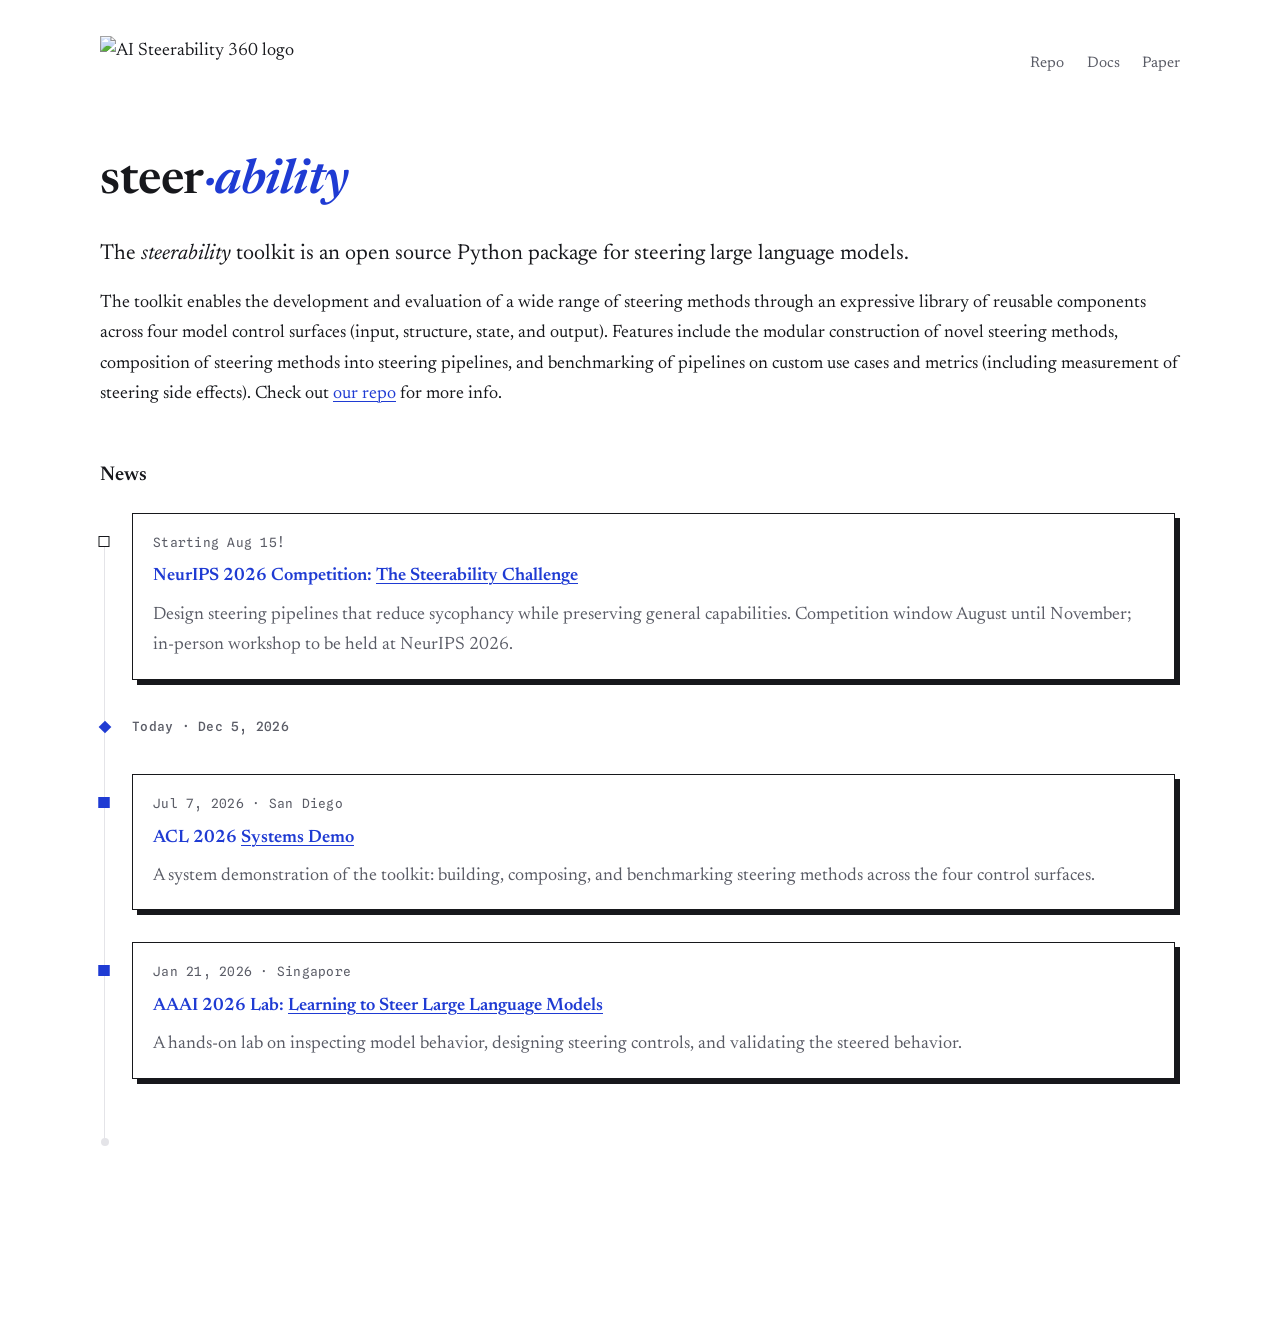
==== landing/index.html @ 4ed5ca06 "landing" ====
<!doctype html>
<html lang="en-GB">
	<head>
		<meta charset="utf-8" />
		<meta name="viewport" content="width=device-width, initial-scale=1.0" />
		<title>Steerability</title>
		<meta
			name="description"
			content="Labs, demos, and competitions around AI Steerability 360, an open-source toolkit for steering large language models."
		/>
		<link rel="canonical" href="https://steerability.github.io/" />
		<link rel="icon" href="/icon.svg" type="image/svg+xml" />

		<link rel="preconnect" href="https://fonts.googleapis.com" />
		<link rel="preconnect" href="https://fonts.gstatic.com" crossorigin />
		<link
			href="https://fonts.googleapis.com/css2?family=Newsreader:ital,opsz,wght@0,6..72,400..600;1,6..72,400..600&family=Spline+Sans+Mono:wght@400;500&display=swap"
			rel="stylesheet"
		/>

		<meta property="og:type" content="website" />
		<meta property="og:title" content="Steerability" />
		<meta
			property="og:description"
			content="Labs, demos, and competitions around AI Steerability 360, an open-source toolkit for steering large language models."
		/>
		<meta property="og:url" content="https://steerability.github.io/" />

		<link rel="stylesheet" href="styles.css" />

		<!-- Theme: mirrors the lab/competition sites (shared localStorage key across the origin). Defaults to light. -->
		<script>
			(function () {
				function getUserPref() {
					const storedTheme =
						typeof localStorage !== "undefined" && localStorage.getItem("theme");
					return storedTheme || "light";
				}
				function setTheme(newTheme) {
					if (newTheme !== "light" && newTheme !== "dark") return;
					document.documentElement.setAttribute("data-theme", newTheme);
					if (typeof localStorage !== "undefined") localStorage.setItem("theme", newTheme);
				}
				setTheme(getUserPref());
			})();
		</script>
	</head>
	<body>
		<main id="main">
			<div class="toolkit">
				<img src="/logo-light.svg" alt="AI Steerability 360 logo" />
				<span class="links">
					<a href="https://github.com/IBM/AISteer360" target="_blank" rel="noreferrer noopener"
						>Repo</a
					>
					<a href="https://ibm.github.io/AISteer360/" target="_blank" rel="noreferrer noopener"
						>Docs</a
					>
					<a href="https://arxiv.org/abs/2603.07837" target="_blank" rel="noreferrer noopener"
						>Paper</a
					>
				</span>
			</div>

			<h1 class="wordmark">steer<em>&middot;ability</em></h1>

			<section class="intro">
				<p>
					The <em>steerability</em> toolkit is an open source Python package for steering
					large language models.
				</p>
				<p>
					The toolkit enables the development and evaluation of a wide range of steering
					methods through an expressive library of reusable components across four model
					control surfaces (input, structure, state, and output). Features include the
					modular construction of novel steering methods, composition of steering methods
					into steering pipelines, and benchmarking of pipelines on custom use cases and
					metrics (including measurement of steering side effects). Check out
					<a href="https://github.com/IBM/AISteer360">our repo</a> for more info.
				</p>
			</section>

			<section>
				<h2>News</h2>
				<ol class="timeline">
					<li class="event upcoming">
						<div class="when">Starting Aug 15!</div>
						<div class="what">
							<span class="prefix">NeurIPS 2026 Competition:</span>
							<a href="/competition/">The Steerability Challenge</a>
						</div>
						<p>
							Design steering pipelines that reduce sycophancy while preserving general
							capabilities. Competition window August until November; in-person workshop to be held at
							NeurIPS 2026.
						</p>
					</li>
					<li class="today">
						<span class="today-label" id="today-date">Today &middot; Aug 5, 2026</span>
					</li>
					<li class="event">
						<div class="when">Jul 7, 2026 &middot; San Diego</div>
						<div class="what">
							<span class="prefix">ACL 2026</span>
							<a href="https://aclanthology.org/2026.acl-demo.43/">Systems Demo</a>
						</div>
						<p>
							A system demonstration of the toolkit: building, composing, and benchmarking
							steering methods across the four control surfaces.
						</p>
					</li>
					<li class="event">
						<div class="when">Jan 21, 2026 &middot; Singapore</div>
						<div class="what">
							<span class="prefix">AAAI 2026 Lab:</span>
							<a href="/lab/">Learning to Steer Large Language Models</a>
						</div>
						<p>
							A hands-on lab on inspecting model behavior, designing steering
							controls, and validating the steered behavior.
						</p>
					</li>
				</ol>
			</section>
		</main>

		<footer></footer>
		<script>
			const today = new Date();
			const months = ['Jan', 'Feb', 'Mar', 'Apr', 'May', 'Jun', 'Jul', 'Aug', 'Sep', 'Oct', 'Nov', 'Dec'];
			const dateStr = `${months[today.getMonth()]} ${today.getDate()}, ${today.getFullYear()}`;
			document.getElementById('today-date').textContent = `Today · ${dateStr}`;
		</script>
	</body>
</html>
---- landing/styles.css ----
/* ============================================================
   Steerability Landing — styles matching the competition site
   ============================================================= */

:root {
	--bg: #FFFFFF;
	--ink: #17181C;
	--soft: #5A5C66;
	--line: #E4E4E8;
	--accent: #1F3BD3;
	--font-serif: "Newsreader", Georgia, "Times New Roman", serif;
	--font-mono: "Spline Sans Mono", ui-monospace, "SF Mono", Menlo, monospace;
	--measure: 70rem;
	--lift: 5px;
}

* {
	box-sizing: border-box;
}
html {
	scroll-behavior: smooth;
}
body {
	margin: 0 auto;
	max-width: var(--measure);
	min-height: 100vh;
	padding: 2.25rem 1.25rem;
	background: var(--bg);
	color: var(--ink);
	font-family: var(--font-serif);
	font-size: 1.125rem;
	line-height: 1.7;
	-webkit-font-smoothing: antialiased;
}

a {
	color: var(--accent);
	text-decoration: underline;
	text-underline-offset: 3px;
	text-decoration-thickness: 1px;
	padding: 0 0.12em;
	margin: 0 -0.12em;
}
a:hover {
	background: var(--accent);
	color: #fff;
	text-decoration: none;
}
:focus-visible {
	outline: 2px solid var(--accent);
	outline-offset: 3px;
}

p {
	margin: 0 0 1.1rem;
}

.toolkit {
	display: flex;
	align-items: center;
	justify-content: space-between;
	gap: 1rem;
	margin: 0 0 1.1rem 0;
	padding-bottom: 3rem;
}
.toolkit a {
	display: flex;
	padding: 0;
	margin: 0;
	text-decoration: none;
}
.toolkit a:hover {
	background: none;
}
.toolkit img {
	display: block;
	height: 3.5rem;
	width: auto;
}
.toolkit .links {
	color: var(--soft);
	display: flex;
	flex-wrap: wrap;
	gap: 1.4rem;
	font-size: 0.95rem;
}
.toolkit .links a {
	color: var(--soft);
	text-decoration: none;
	padding: 0;
	margin: 0;
}
.toolkit .links a:hover {
	background: var(--ink);
	color: #fff;
}

.wordmark {
	margin: 0 0 2rem;
	font-size: 3rem;
	font-weight: 600;
	line-height: 1;
	letter-spacing: -0.01em;
	text-transform: lowercase;
	color: var(--ink);
}
.wordmark em {
	font-style: italic;
	color: var(--accent);
}

section {
	margin-top: 3.25rem;
}
.intro {
	margin-top: 0;
}
.intro p:first-child {
	font-size: 1.35rem;
	line-height: 1.5;
	color: var(--ink);
}
h2 {
	font-size: 1.25rem;
	font-weight: 600;
	line-height: 1.35;
	margin: 3.25rem 0 1.5rem;
}

/* Events timeline: reverse-chronological hard-shadow boxes on a
   left-hand rail (dots + pulsing "today" marker). The rail starts at
   the first event and runs past the last one into a short tail, capped
   by a terminal stopper (::after). */
ol.timeline {
	position: relative;
	list-style: none;
	margin: 0 0 1.1rem;
	padding: 0 0 4rem 2rem;
}
/* The vertical rail: from the first event down through the tail. */
ol.timeline::before {
	content: "";
	position: absolute;
	left: 4px;
	top: 1.6rem;
	bottom: 0;
	width: 1px;
	background: var(--line);
}
/* Terminal stopper: a small circle where the rail ends. */
ol.timeline::after {
	content: "";
	position: absolute;
	left: 5px;
	bottom: -3px;
	width: 0.5rem;
	height: 0.5rem;
	background: var(--line);
	border-radius: 50%;
	transform: translateX(-50%);
}

/* Event boxes retain the hard-shadow style. */
ol.timeline li.event {
	position: relative;
	background: #fff;
	border: 1px solid var(--ink);
	box-shadow: var(--lift) var(--lift) 0 var(--ink);
	padding: 1.1rem 1.25rem;
	margin: 0 var(--lift) 2rem 0;
}
ol.timeline li.event:last-child {
	margin-bottom: 0;
}
/* Dot centered on the rail, aligned to the box's first line.
   The box has a 1px border, so its padding box (the positioning
   origin) starts 1px inside the 2rem gutter; offset accounts for it. */
ol.timeline li.event::before {
	content: "";
	position: absolute;
	left: calc(4px - 2rem - 1px);
	top: 1.35rem;
	width: 0.5em;
	height: 0.5em;
	background: var(--accent);
	border: 1.5px solid var(--accent);
	transform: translateX(-50%);
}
ol.timeline li.event.upcoming::before {
	background: var(--bg);
	border-color: var(--ink);
}

/* "Today" marker: a pulsing diamond on the rail, no box. */
ol.timeline li.today {
	position: relative;
	margin: 0 0 2rem 0;
}
ol.timeline li.today::before {
	content: "";
	position: absolute;
	left: calc(5px - 2rem);
	top: 50%;
	width: 0.5em;
	height: 0.5em;
	background: var(--accent);
	transform: translate(-50%, -50%) rotate(45deg);
	animation: today-pulse 2.5s ease-out infinite;
}
@keyframes today-pulse {
	0% {
		box-shadow: 0 0 0 0 rgba(31, 59, 211, 0.35);
	}
	70%,
	100% {
		box-shadow: 0 0 0 7px rgba(31, 59, 211, 0);
	}
}
.today-label {
	color: var(--soft);
	font-family: var(--font-mono);
	font-size: 0.8rem;
	font-weight: 500;
	letter-spacing: 0.02em;
}

.when {
	color: var(--soft);
	font-family: var(--font-mono);
	font-size: 0.8rem;
	letter-spacing: 0.02em;
}
.what {
	margin: 0.5rem 0 0;
	font-weight: 600;
	color: var(--ink);
}
.what .prefix {
	color: var(--accent);
}
ol.timeline a {
	color: var(--accent);
}
ol.timeline p {
	margin: 0.5rem 0 0;
	color: var(--soft);
}

footer {
	margin-top: 4.5rem;
	padding: 1.5rem 0 3rem;
	font-size: 0.85rem;
	color: var(--soft);
}
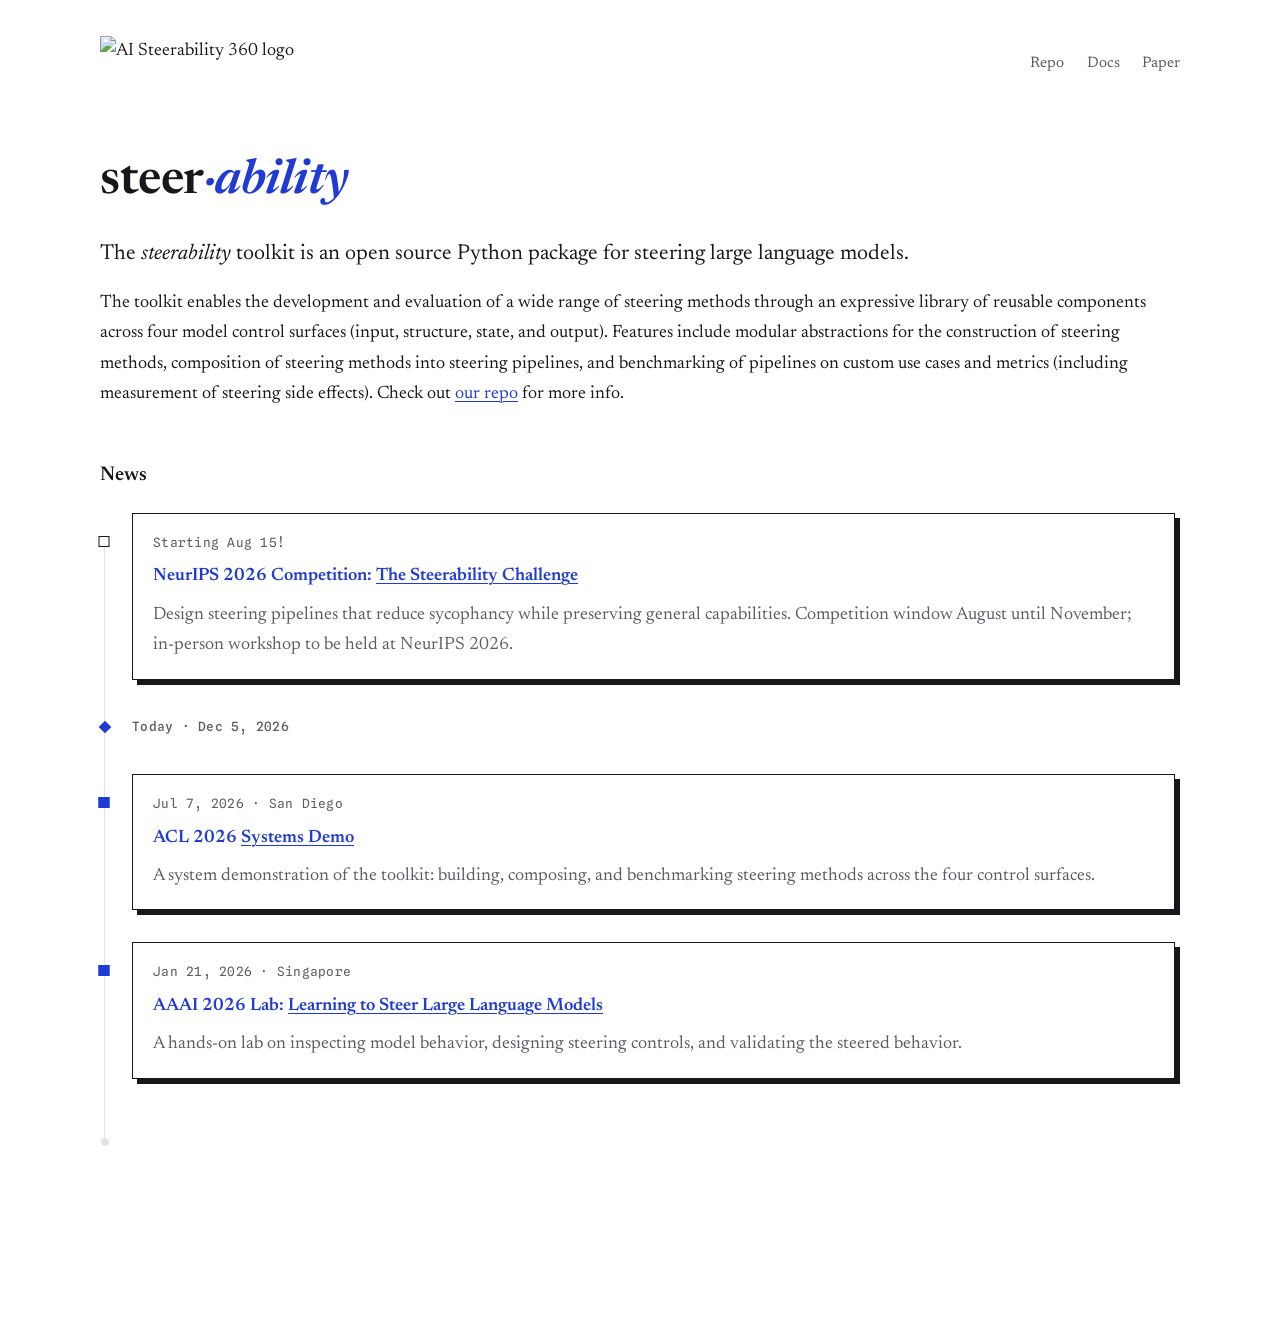
==== commit f5cb5597: "typo" ====
--- a/landing/index.html
+++ b/landing/index.html
@@ -72,8 +72,8 @@
 				<p>
 					The toolkit enables the development and evaluation of a wide range of steering
 					methods through an expressive library of reusable components across four model
-					control surfaces (input, structure, state, and output). Features include the
-					modular construction of novel steering methods, composition of steering methods
+					control surfaces (input, structure, state, and output). Features include modular 
+					abstractions for the construction of steering methods, composition of steering methods
 					into steering pipelines, and benchmarking of pipelines on custom use cases and
 					metrics (including measurement of steering side effects). Check out
 					<a href="https://github.com/IBM/AISteer360">our repo</a> for more info.
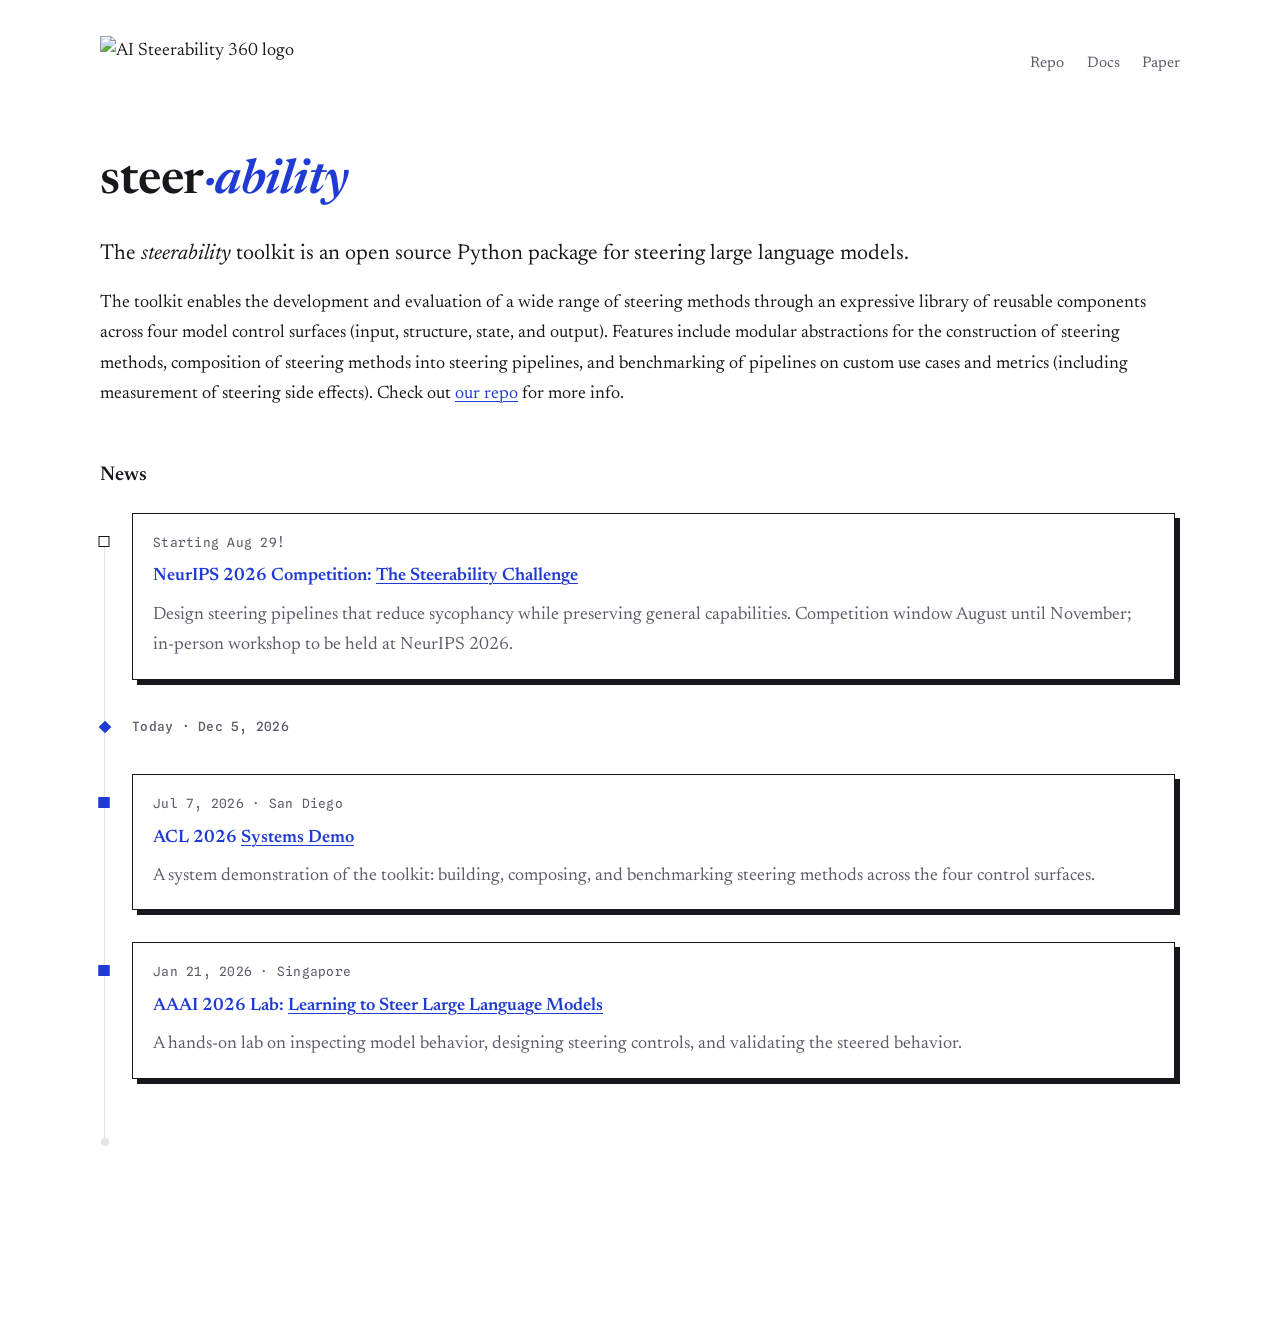
==== commit 8afcc3d1: "update start date" ====
--- a/landing/index.html
+++ b/landing/index.html
@@ -84,7 +84,7 @@
 				<h2>News</h2>
 				<ol class="timeline">
 					<li class="event upcoming">
-						<div class="when">Starting Aug 15!</div>
+						<div class="when">Starting Aug 29!</div>
 						<div class="what">
 							<span class="prefix">NeurIPS 2026 Competition:</span>
 							<a href="/competition/">The Steerability Challenge</a>
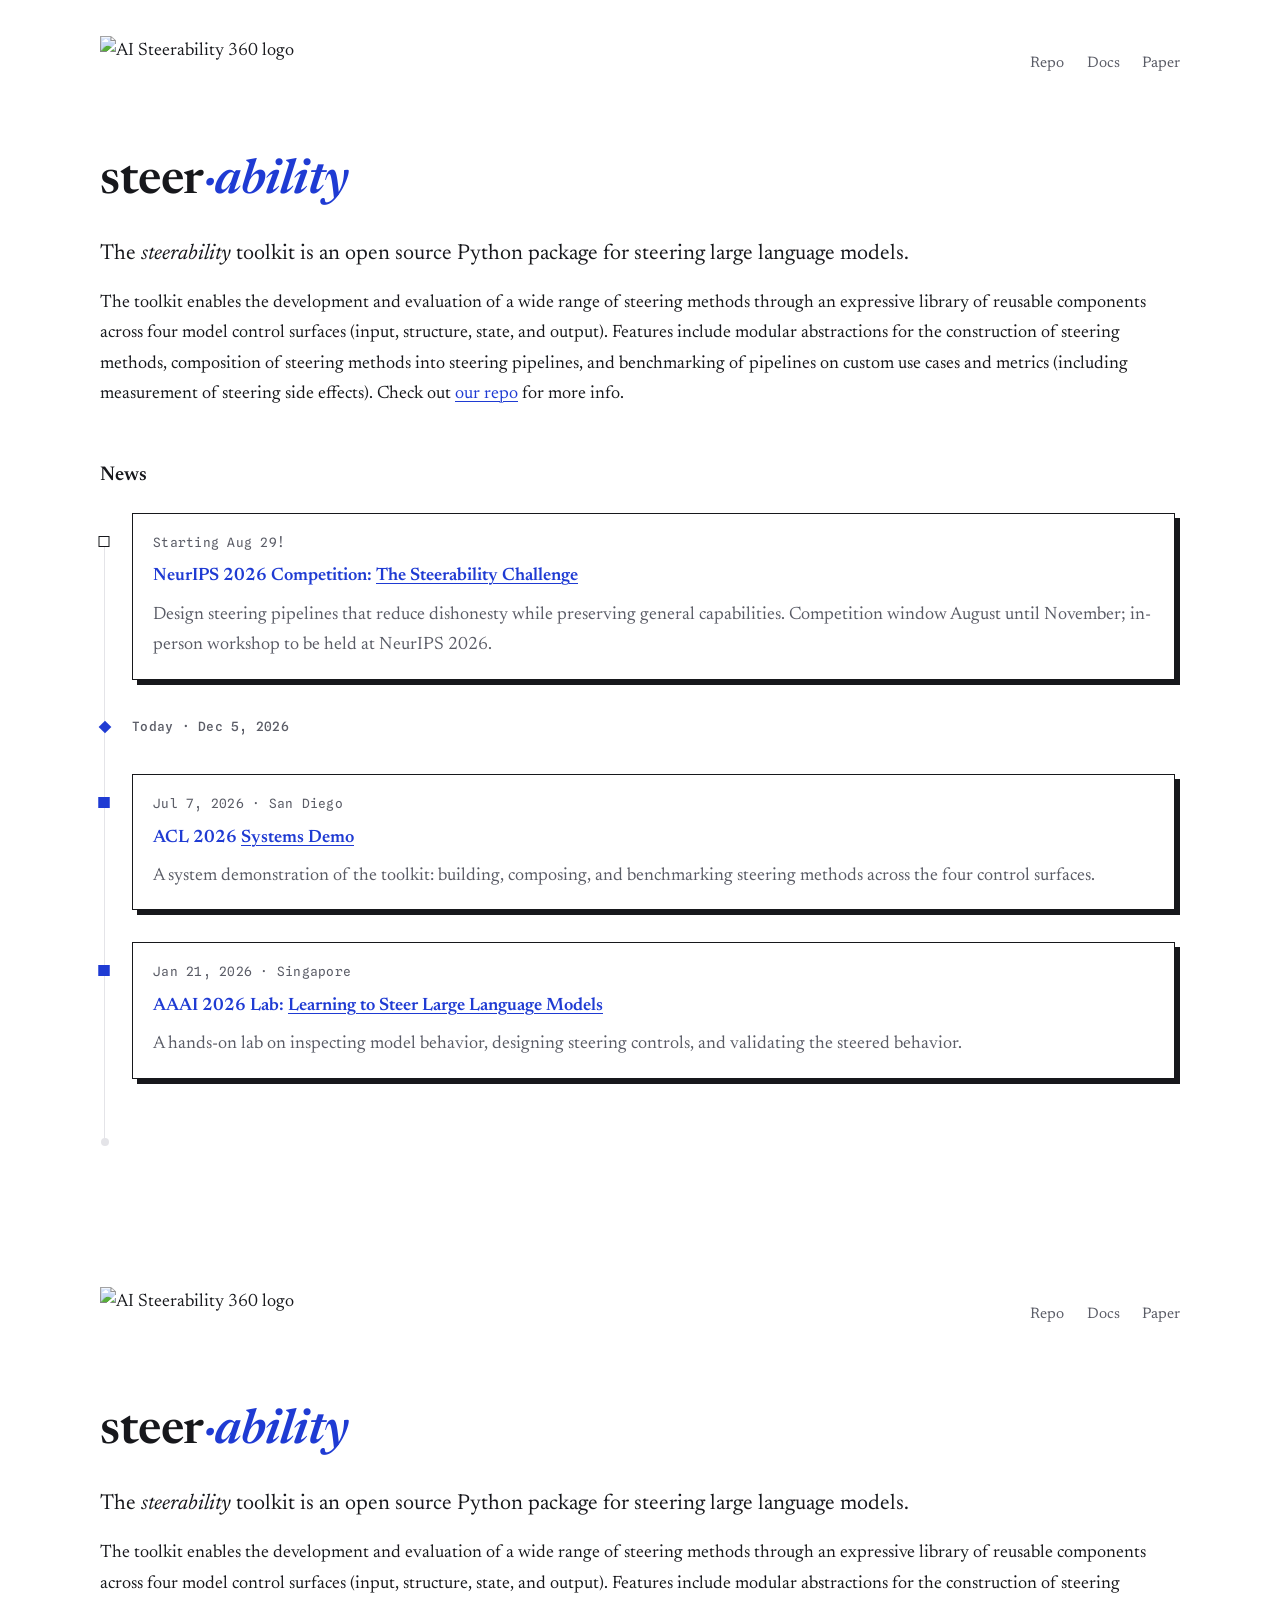
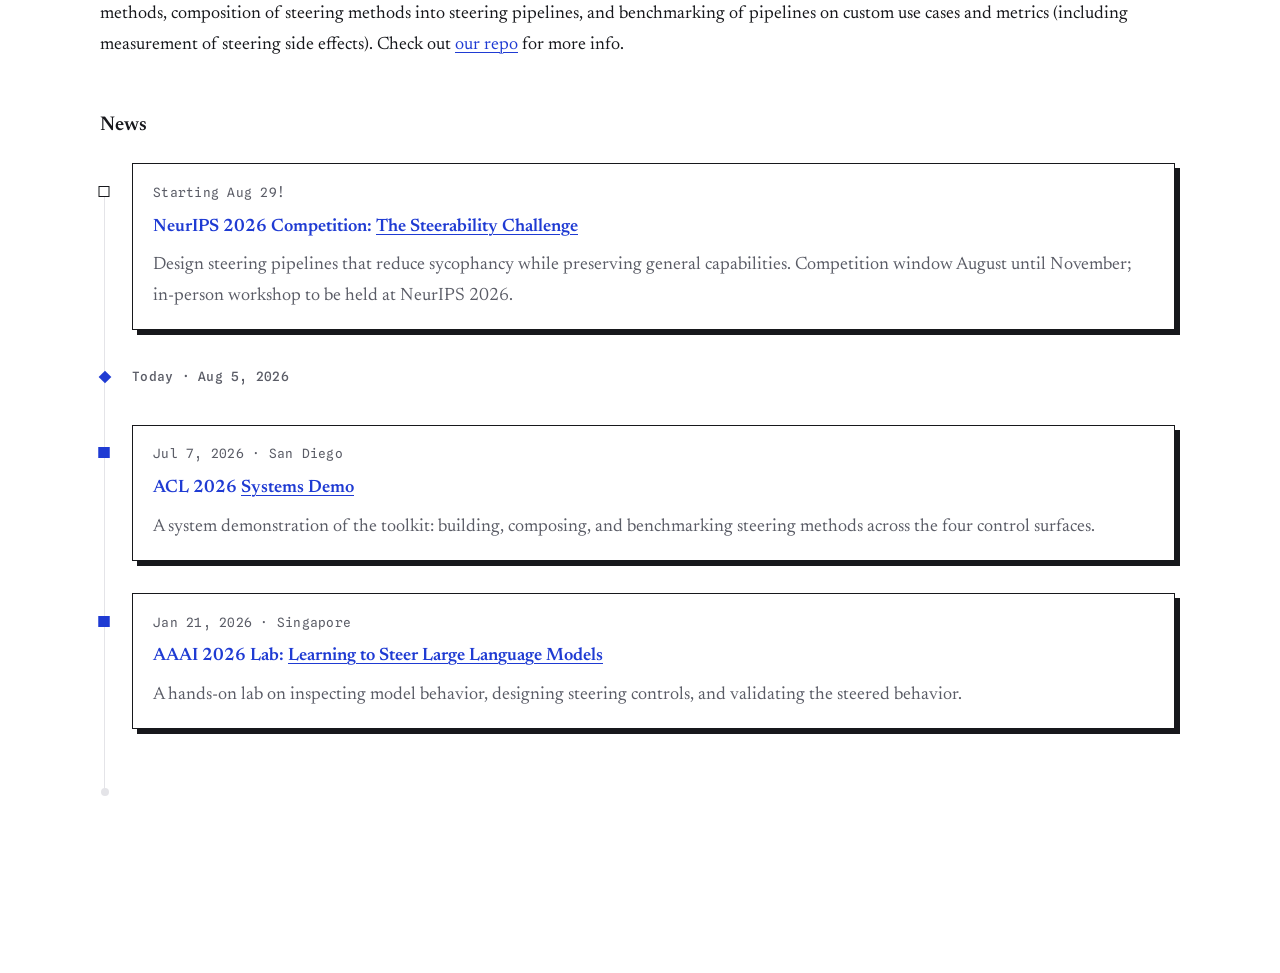
==== commit 1a537ebf: "target dim" ====
--- a/landing/index.html
+++ b/landing/index.html
@@ -9,7 +9,7 @@
 			content="Labs, demos, and competitions around AI Steerability 360, an open-source toolkit for steering large language models."
 		/>
 		<link rel="canonical" href="https://steerability.github.io/" />
-		<link rel="icon" href="/icon.svg" type="image/svg+xml" />
+		<link rel="icon" href="/shared/favicon.png" type="image/png" />
 
 		<link rel="preconnect" href="https://fonts.googleapis.com" />
 		<link rel="preconnect" href="https://fonts.gstatic.com" crossorigin />
@@ -90,7 +90,7 @@
 							<a href="/competition/">The Steerability Challenge</a>
 						</div>
 						<p>
-							Design steering pipelines that reduce sycophancy while preserving general
+							Design steering pipelines that reduce dishonesty while preserving general
 							capabilities. Competition window August until November; in-person workshop to be held at
 							NeurIPS 2026.
 						</p>
@@ -133,3 +133,138 @@
 		</script>
 	</body>
 </html>
+<!doctype html>
+<html lang="en-GB">
+	<head>
+		<meta charset="utf-8" />
+		<meta name="viewport" content="width=device-width, initial-scale=1.0" />
+		<title>Steerability</title>
+		<meta
+			name="description"
+			content="Labs, demos, and competitions around AI Steerability 360, an open-source toolkit for steering large language models."
+		/>
+		<link rel="canonical" href="https://steerability.github.io/" />
+		<link rel="icon" href="/shared/favicon.png" type="image/png" />
+
+		<link rel="preconnect" href="https://fonts.googleapis.com" />
+		<link rel="preconnect" href="https://fonts.gstatic.com" crossorigin />
+		<link
+			href="https://fonts.googleapis.com/css2?family=Newsreader:ital,opsz,wght@0,6..72,400..600;1,6..72,400..600&family=Spline+Sans+Mono:wght@400;500&display=swap"
+			rel="stylesheet"
+		/>
+
+		<meta property="og:type" content="website" />
+		<meta property="og:title" content="Steerability" />
+		<meta
+			property="og:description"
+			content="Labs, demos, and competitions around AI Steerability 360, an open-source toolkit for steering large language models."
+		/>
+		<meta property="og:url" content="https://steerability.github.io/" />
+
+		<link rel="stylesheet" href="styles.css" />
+
+		<!-- Theme: mirrors the lab/competition sites (shared localStorage key across the origin). Defaults to light. -->
+		<script>
+			(function () {
+				function getUserPref() {
+					const storedTheme =
+						typeof localStorage !== "undefined" && localStorage.getItem("theme");
+					return storedTheme || "light";
+				}
+				function setTheme(newTheme) {
+					if (newTheme !== "light" && newTheme !== "dark") return;
+					document.documentElement.setAttribute("data-theme", newTheme);
+					if (typeof localStorage !== "undefined") localStorage.setItem("theme", newTheme);
+				}
+				setTheme(getUserPref());
+			})();
+		</script>
+	</head>
+	<body>
+		<main id="main">
+			<div class="toolkit">
+				<img src="/logo-light.svg" alt="AI Steerability 360 logo" />
+				<span class="links">
+					<a href="https://github.com/IBM/AISteer360" target="_blank" rel="noreferrer noopener"
+						>Repo</a
+					>
+					<a href="https://ibm.github.io/AISteer360/" target="_blank" rel="noreferrer noopener"
+						>Docs</a
+					>
+					<a href="https://arxiv.org/abs/2603.07837" target="_blank" rel="noreferrer noopener"
+						>Paper</a
+					>
+				</span>
+			</div>
+
+			<h1 class="wordmark">steer<em>&middot;ability</em></h1>
+
+			<section class="intro">
+				<p>
+					The <em>steerability</em> toolkit is an open source Python package for steering
+					large language models.
+				</p>
+				<p>
+					The toolkit enables the development and evaluation of a wide range of steering
+					methods through an expressive library of reusable components across four model
+					control surfaces (input, structure, state, and output). Features include modular 
+					abstractions for the construction of steering methods, composition of steering methods
+					into steering pipelines, and benchmarking of pipelines on custom use cases and
+					metrics (including measurement of steering side effects). Check out
+					<a href="https://github.com/IBM/AISteer360">our repo</a> for more info.
+				</p>
+			</section>
+
+			<section>
+				<h2>News</h2>
+				<ol class="timeline">
+					<li class="event upcoming">
+						<div class="when">Starting Aug 29!</div>
+						<div class="what">
+							<span class="prefix">NeurIPS 2026 Competition:</span>
+							<a href="/competition/">The Steerability Challenge</a>
+						</div>
+						<p>
+							Design steering pipelines that reduce sycophancy while preserving general
+							capabilities. Competition window August until November; in-person workshop to be held at
+							NeurIPS 2026.
+						</p>
+					</li>
+					<li class="today">
+						<span class="today-label" id="today-date">Today &middot; Aug 5, 2026</span>
+					</li>
+					<li class="event">
+						<div class="when">Jul 7, 2026 &middot; San Diego</div>
+						<div class="what">
+							<span class="prefix">ACL 2026</span>
+							<a href="https://aclanthology.org/2026.acl-demo.43/">Systems Demo</a>
+						</div>
+						<p>
+							A system demonstration of the toolkit: building, composing, and benchmarking
+							steering methods across the four control surfaces.
+						</p>
+					</li>
+					<li class="event">
+						<div class="when">Jan 21, 2026 &middot; Singapore</div>
+						<div class="what">
+							<span class="prefix">AAAI 2026 Lab:</span>
+							<a href="/lab/">Learning to Steer Large Language Models</a>
+						</div>
+						<p>
+							A hands-on lab on inspecting model behavior, designing steering
+							controls, and validating the steered behavior.
+						</p>
+					</li>
+				</ol>
+			</section>
+		</main>
+
+		<footer></footer>
+		<script>
+			const today = new Date();
+			const months = ['Jan', 'Feb', 'Mar', 'Apr', 'May', 'Jun', 'Jul', 'Aug', 'Sep', 'Oct', 'Nov', 'Dec'];
+			const dateStr = `${months[today.getMonth()]} ${today.getDate()}, ${today.getFullYear()}`;
+			document.getElementById('today-date').textContent = `Today · ${dateStr}`;
+		</script>
+	</body>
+</html>
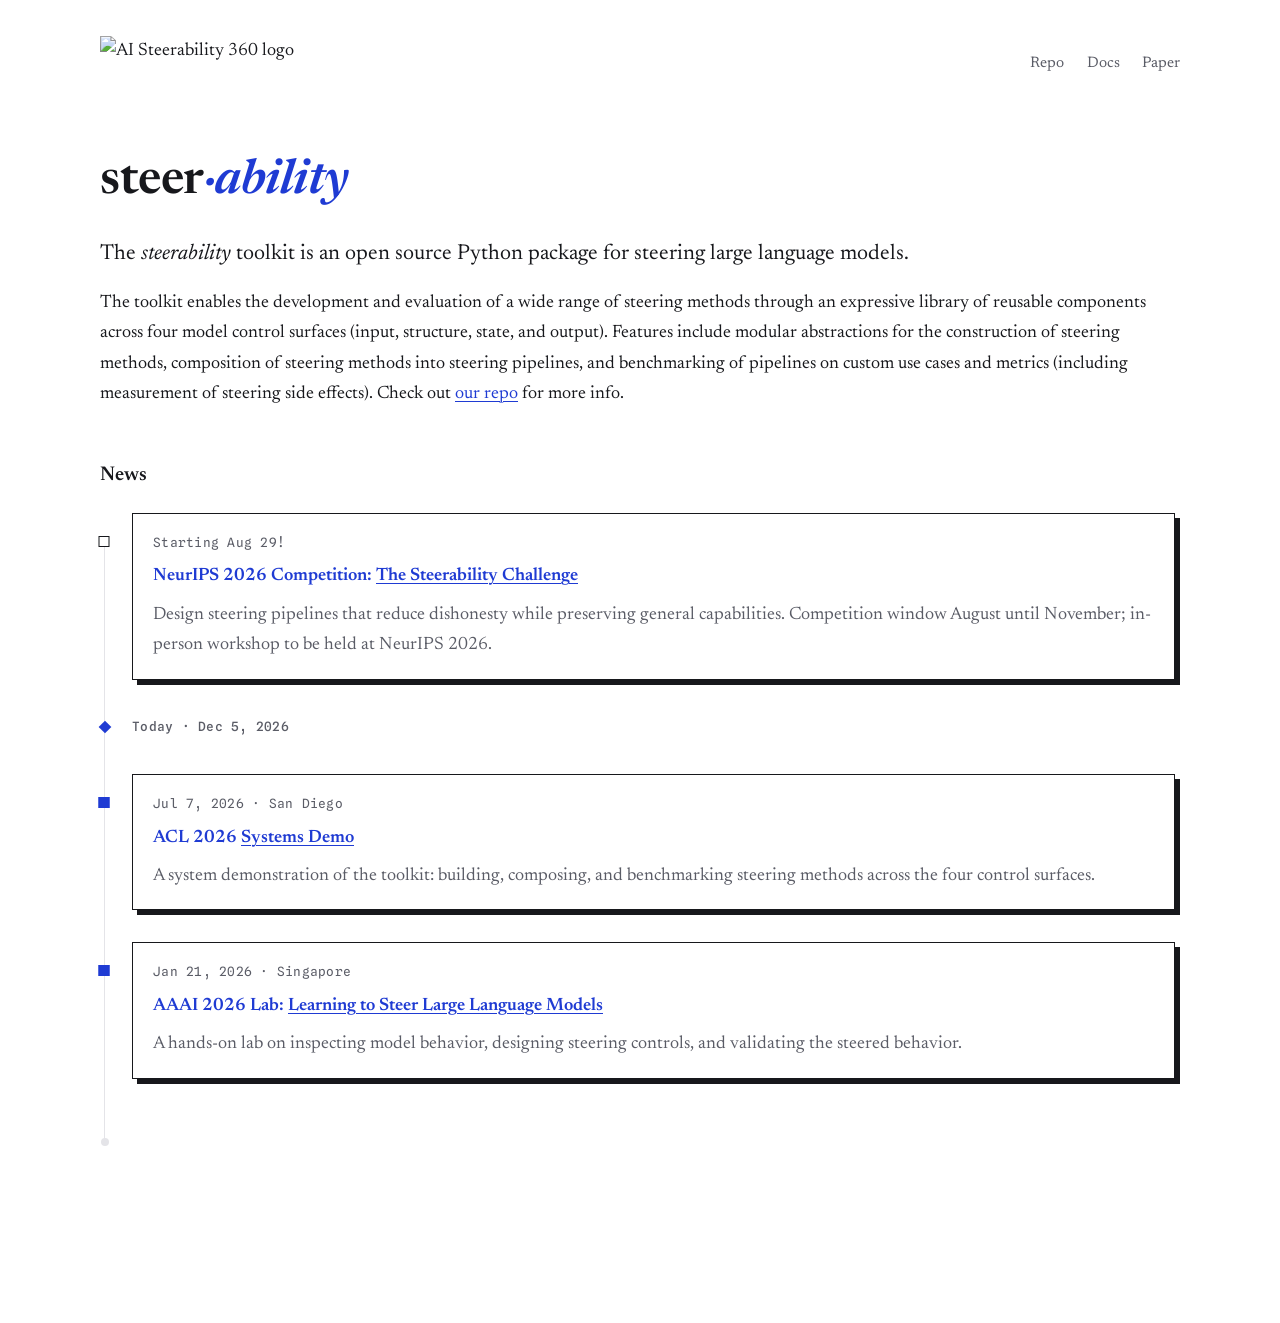
==== commit 49dc1d88: "fix landing" ====
--- a/landing/index.html
+++ b/landing/index.html
@@ -133,138 +133,3 @@
 		</script>
 	</body>
 </html>
-<!doctype html>
-<html lang="en-GB">
-	<head>
-		<meta charset="utf-8" />
-		<meta name="viewport" content="width=device-width, initial-scale=1.0" />
-		<title>Steerability</title>
-		<meta
-			name="description"
-			content="Labs, demos, and competitions around AI Steerability 360, an open-source toolkit for steering large language models."
-		/>
-		<link rel="canonical" href="https://steerability.github.io/" />
-		<link rel="icon" href="/shared/favicon.png" type="image/png" />
-
-		<link rel="preconnect" href="https://fonts.googleapis.com" />
-		<link rel="preconnect" href="https://fonts.gstatic.com" crossorigin />
-		<link
-			href="https://fonts.googleapis.com/css2?family=Newsreader:ital,opsz,wght@0,6..72,400..600;1,6..72,400..600&family=Spline+Sans+Mono:wght@400;500&display=swap"
-			rel="stylesheet"
-		/>
-
-		<meta property="og:type" content="website" />
-		<meta property="og:title" content="Steerability" />
-		<meta
-			property="og:description"
-			content="Labs, demos, and competitions around AI Steerability 360, an open-source toolkit for steering large language models."
-		/>
-		<meta property="og:url" content="https://steerability.github.io/" />
-
-		<link rel="stylesheet" href="styles.css" />
-
-		<!-- Theme: mirrors the lab/competition sites (shared localStorage key across the origin). Defaults to light. -->
-		<script>
-			(function () {
-				function getUserPref() {
-					const storedTheme =
-						typeof localStorage !== "undefined" && localStorage.getItem("theme");
-					return storedTheme || "light";
-				}
-				function setTheme(newTheme) {
-					if (newTheme !== "light" && newTheme !== "dark") return;
-					document.documentElement.setAttribute("data-theme", newTheme);
-					if (typeof localStorage !== "undefined") localStorage.setItem("theme", newTheme);
-				}
-				setTheme(getUserPref());
-			})();
-		</script>
-	</head>
-	<body>
-		<main id="main">
-			<div class="toolkit">
-				<img src="/logo-light.svg" alt="AI Steerability 360 logo" />
-				<span class="links">
-					<a href="https://github.com/IBM/AISteer360" target="_blank" rel="noreferrer noopener"
-						>Repo</a
-					>
-					<a href="https://ibm.github.io/AISteer360/" target="_blank" rel="noreferrer noopener"
-						>Docs</a
-					>
-					<a href="https://arxiv.org/abs/2603.07837" target="_blank" rel="noreferrer noopener"
-						>Paper</a
-					>
-				</span>
-			</div>
-
-			<h1 class="wordmark">steer<em>&middot;ability</em></h1>
-
-			<section class="intro">
-				<p>
-					The <em>steerability</em> toolkit is an open source Python package for steering
-					large language models.
-				</p>
-				<p>
-					The toolkit enables the development and evaluation of a wide range of steering
-					methods through an expressive library of reusable components across four model
-					control surfaces (input, structure, state, and output). Features include modular 
-					abstractions for the construction of steering methods, composition of steering methods
-					into steering pipelines, and benchmarking of pipelines on custom use cases and
-					metrics (including measurement of steering side effects). Check out
-					<a href="https://github.com/IBM/AISteer360">our repo</a> for more info.
-				</p>
-			</section>
-
-			<section>
-				<h2>News</h2>
-				<ol class="timeline">
-					<li class="event upcoming">
-						<div class="when">Starting Aug 29!</div>
-						<div class="what">
-							<span class="prefix">NeurIPS 2026 Competition:</span>
-							<a href="/competition/">The Steerability Challenge</a>
-						</div>
-						<p>
-							Design steering pipelines that reduce sycophancy while preserving general
-							capabilities. Competition window August until November; in-person workshop to be held at
-							NeurIPS 2026.
-						</p>
-					</li>
-					<li class="today">
-						<span class="today-label" id="today-date">Today &middot; Aug 5, 2026</span>
-					</li>
-					<li class="event">
-						<div class="when">Jul 7, 2026 &middot; San Diego</div>
-						<div class="what">
-							<span class="prefix">ACL 2026</span>
-							<a href="https://aclanthology.org/2026.acl-demo.43/">Systems Demo</a>
-						</div>
-						<p>
-							A system demonstration of the toolkit: building, composing, and benchmarking
-							steering methods across the four control surfaces.
-						</p>
-					</li>
-					<li class="event">
-						<div class="when">Jan 21, 2026 &middot; Singapore</div>
-						<div class="what">
-							<span class="prefix">AAAI 2026 Lab:</span>
-							<a href="/lab/">Learning to Steer Large Language Models</a>
-						</div>
-						<p>
-							A hands-on lab on inspecting model behavior, designing steering
-							controls, and validating the steered behavior.
-						</p>
-					</li>
-				</ol>
-			</section>
-		</main>
-
-		<footer></footer>
-		<script>
-			const today = new Date();
-			const months = ['Jan', 'Feb', 'Mar', 'Apr', 'May', 'Jun', 'Jul', 'Aug', 'Sep', 'Oct', 'Nov', 'Dec'];
-			const dateStr = `${months[today.getMonth()]} ${today.getDate()}, ${today.getFullYear()}`;
-			document.getElementById('today-date').textContent = `Today · ${dateStr}`;
-		</script>
-	</body>
-</html>
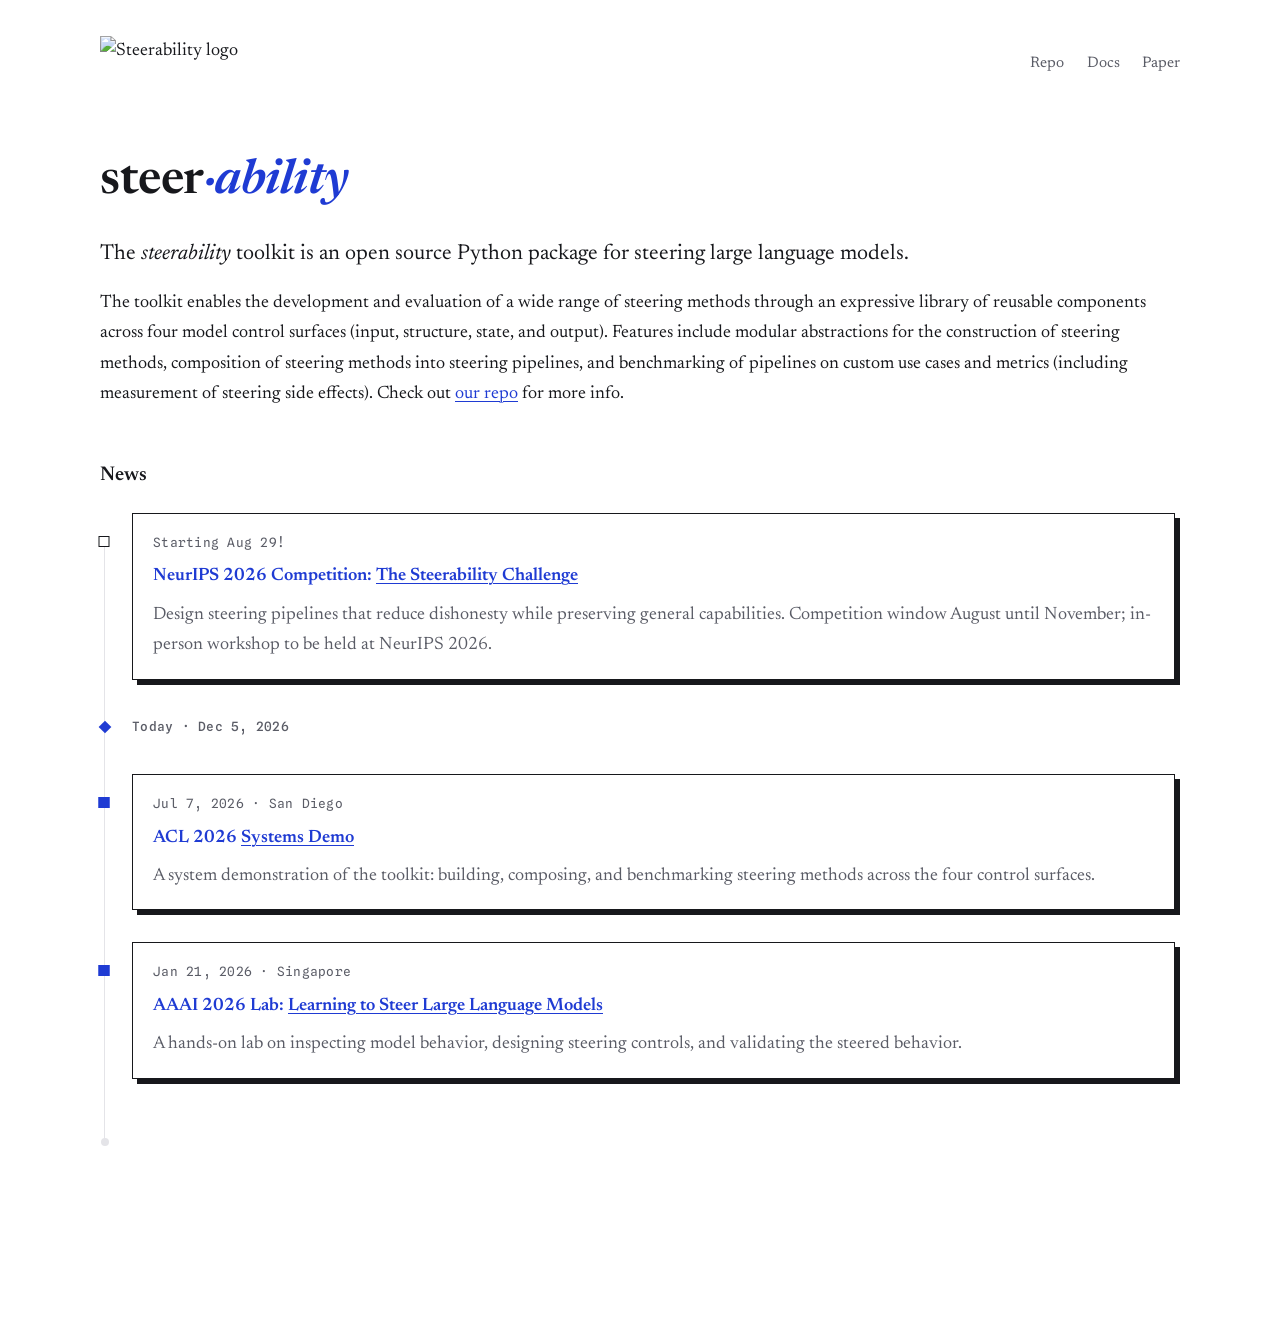
==== commit e4a2a67b: "name change" ====
--- a/landing/index.html
+++ b/landing/index.html
@@ -6,7 +6,7 @@
 		<title>Steerability</title>
 		<meta
 			name="description"
-			content="Labs, demos, and competitions around AI Steerability 360, an open-source toolkit for steering large language models."
+			content="Labs, demos, and competitions around Steerability, an open-source toolkit for steering large language models."
 		/>
 		<link rel="canonical" href="https://steerability.github.io/" />
 		<link rel="icon" href="/shared/favicon.png" type="image/png" />
@@ -22,7 +22,7 @@
 		<meta property="og:title" content="Steerability" />
 		<meta
 			property="og:description"
-			content="Labs, demos, and competitions around AI Steerability 360, an open-source toolkit for steering large language models."
+			content="Labs, demos, and competitions around  Steerability, an open-source toolkit for steering large language models."
 		/>
 		<meta property="og:url" content="https://steerability.github.io/" />
 
@@ -48,7 +48,7 @@
 	<body>
 		<main id="main">
 			<div class="toolkit">
-				<img src="/logo-light.svg" alt="AI Steerability 360 logo" />
+				<img src="/logo-light.svg" alt="Steerability logo" />
 				<span class="links">
 					<a href="https://github.com/IBM/AISteer360" target="_blank" rel="noreferrer noopener"
 						>Repo</a
@@ -76,7 +76,7 @@
 					abstractions for the construction of steering methods, composition of steering methods
 					into steering pipelines, and benchmarking of pipelines on custom use cases and
 					metrics (including measurement of steering side effects). Check out
-					<a href="https://github.com/IBM/AISteer360">our repo</a> for more info.
+					<a href="https://github.com/generative-computing/steerability">our repo</a> for more info.
 				</p>
 			</section>
 
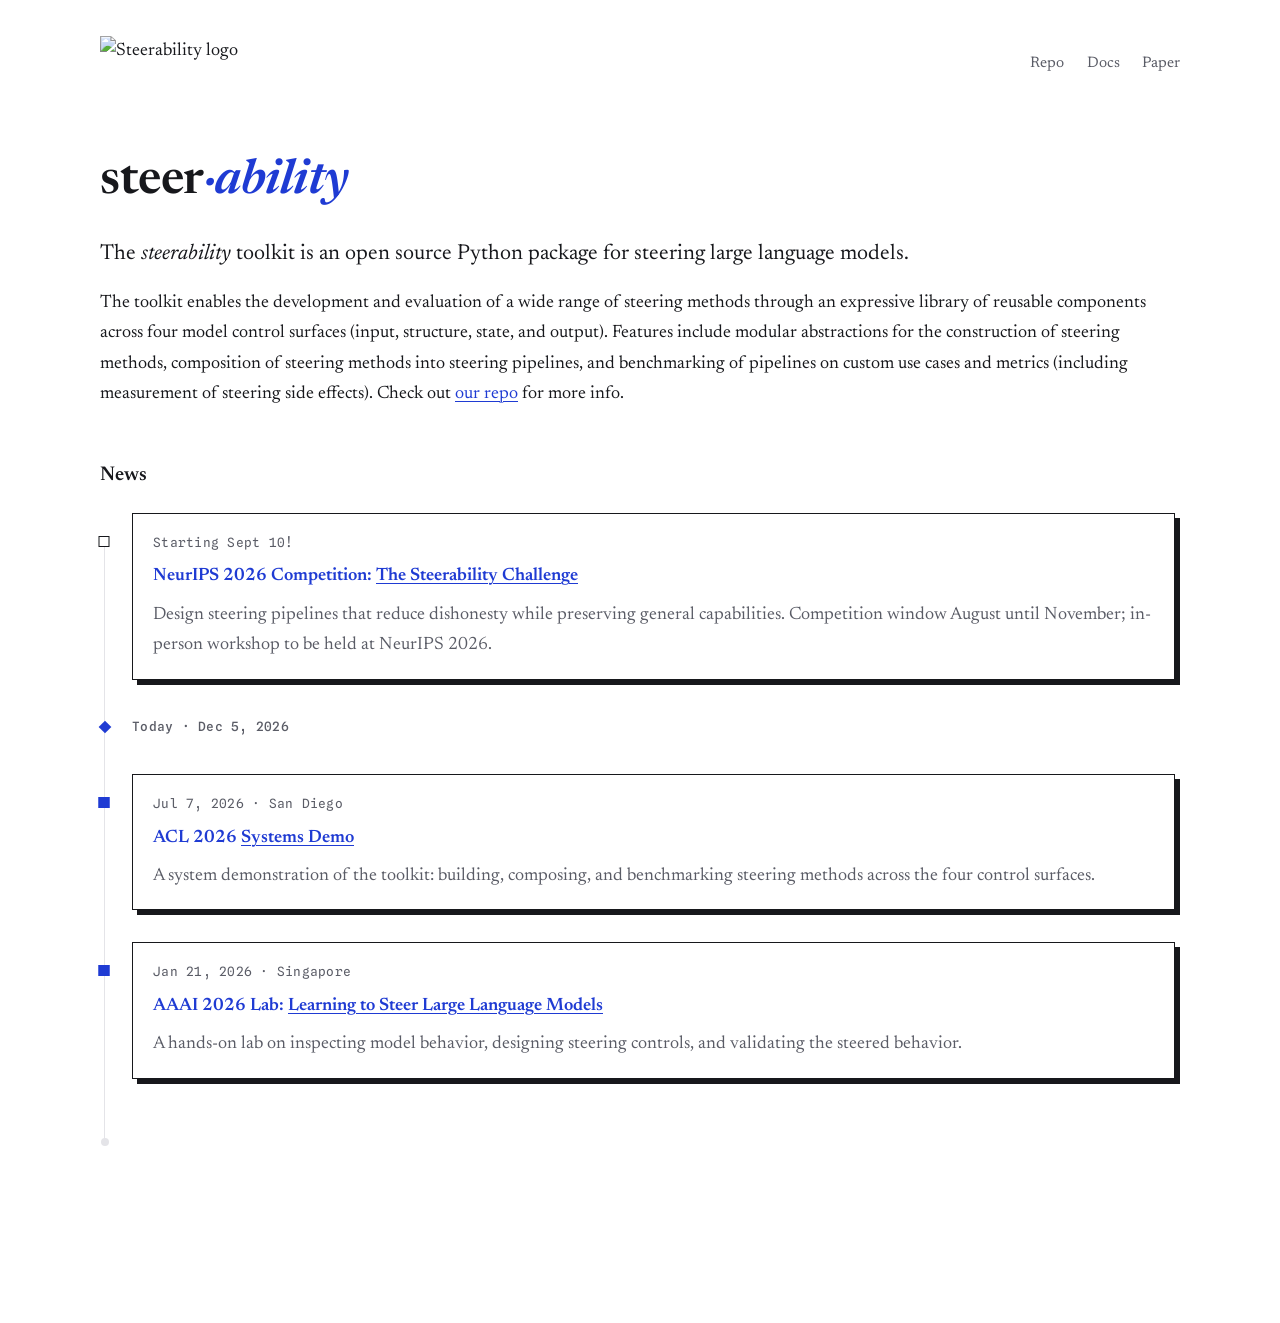
==== commit 5ca140d1: "landing date" ====
--- a/landing/index.html
+++ b/landing/index.html
@@ -84,7 +84,7 @@
 				<h2>News</h2>
 				<ol class="timeline">
 					<li class="event upcoming">
-						<div class="when">Starting Aug 29!</div>
+						<div class="when">Starting Sept 10!</div>
 						<div class="what">
 							<span class="prefix">NeurIPS 2026 Competition:</span>
 							<a href="/competition/">The Steerability Challenge</a>
